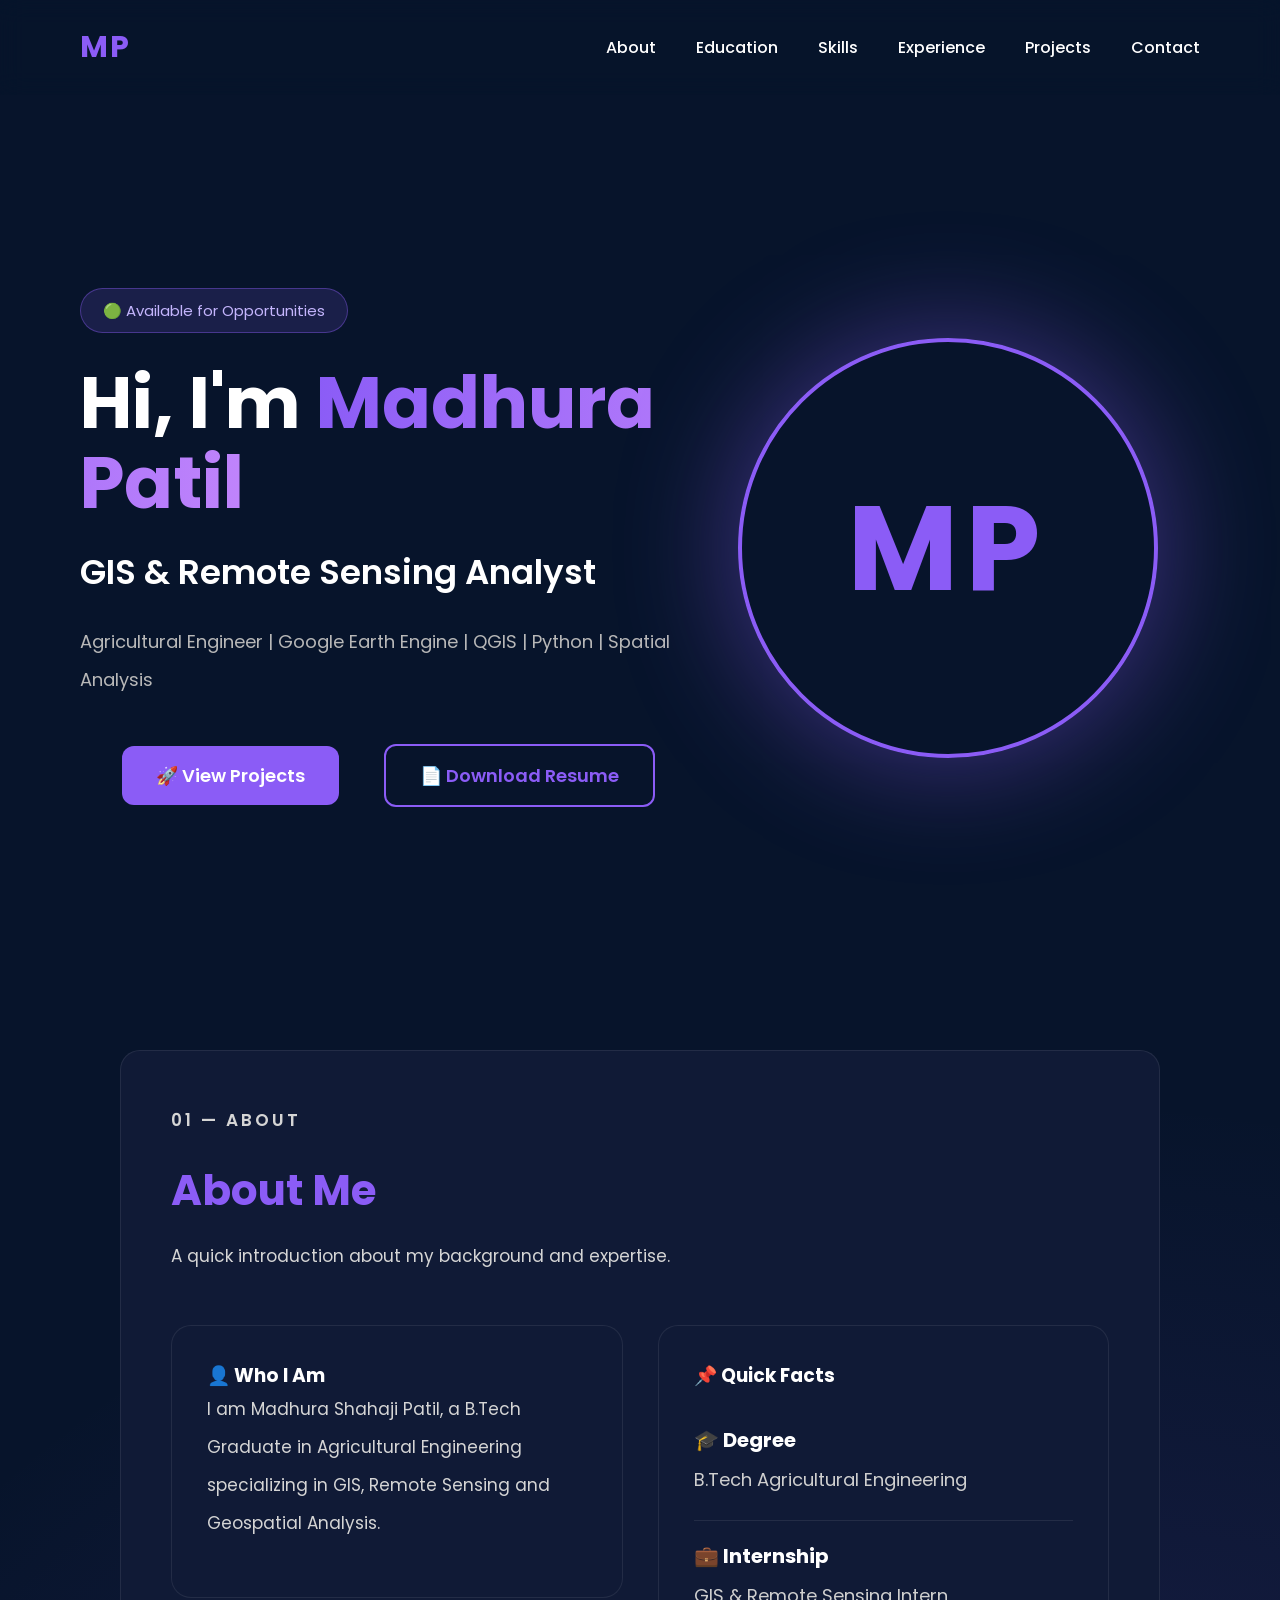
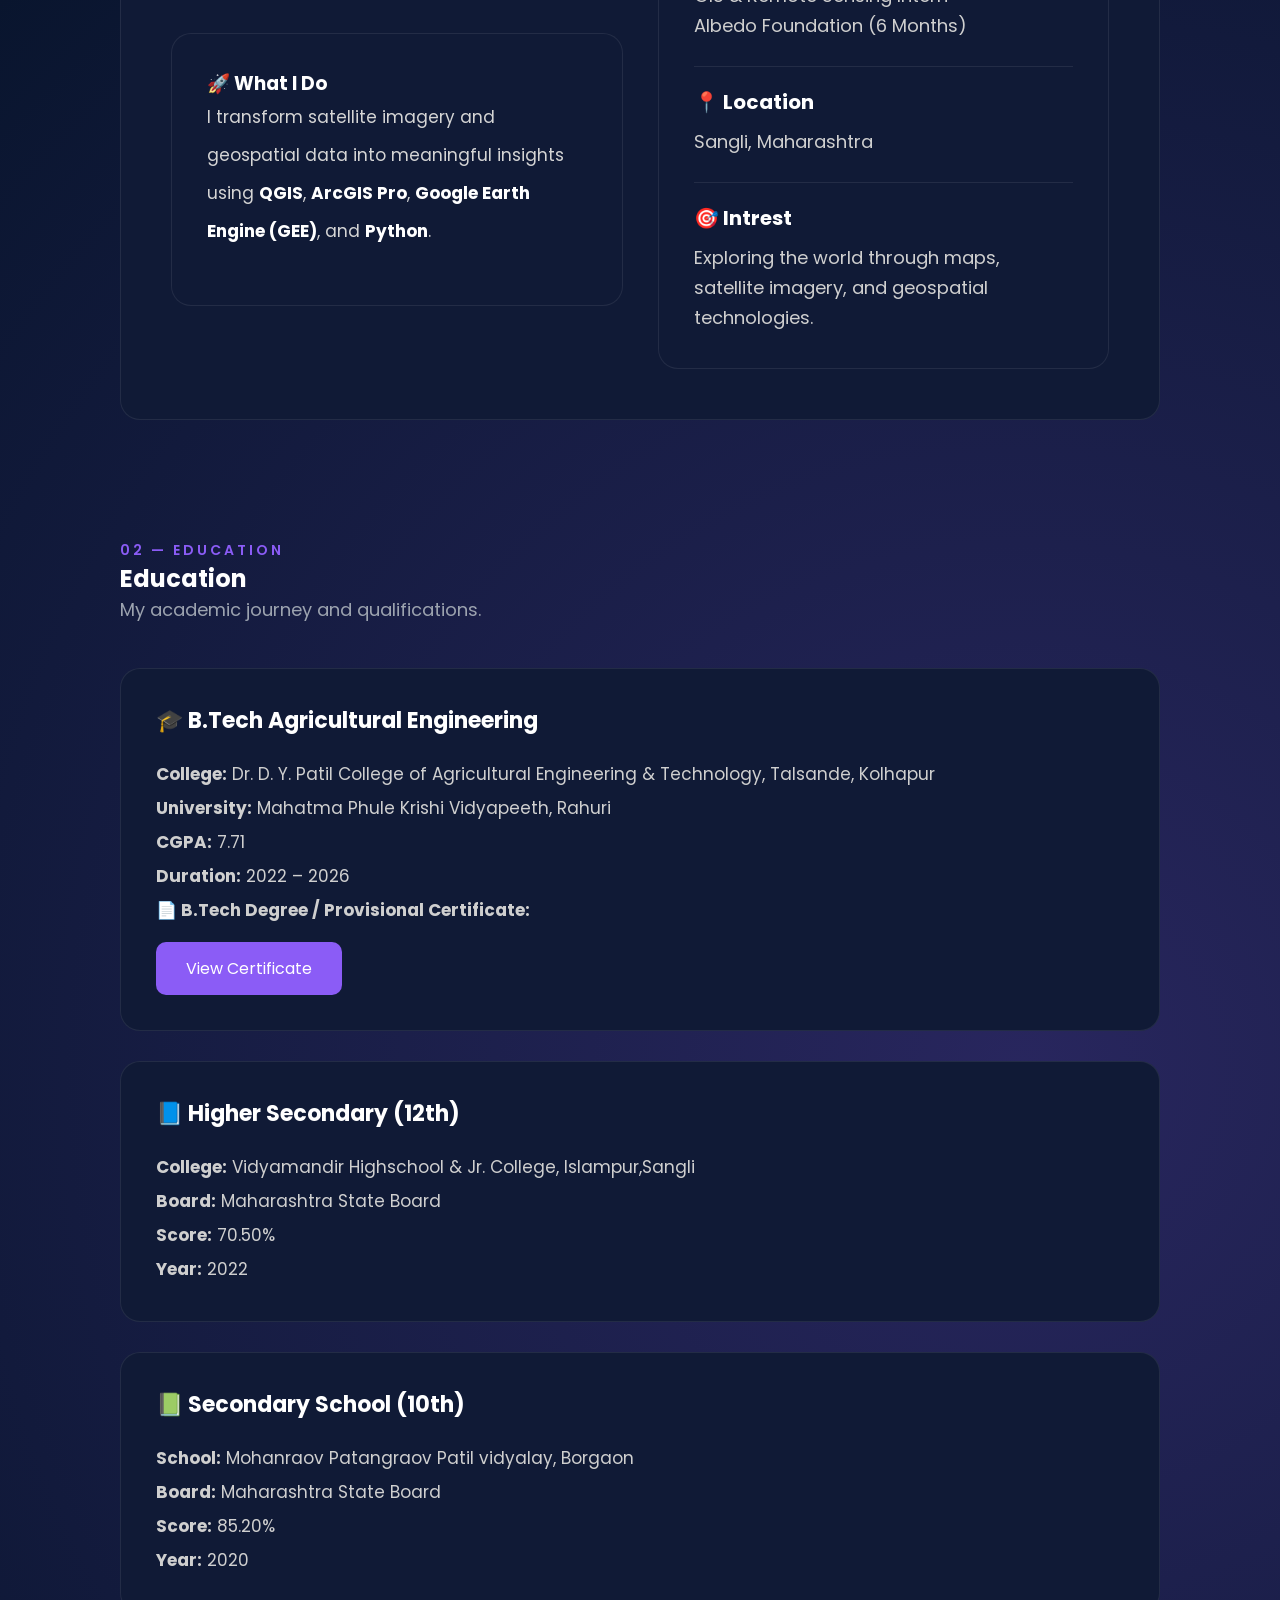
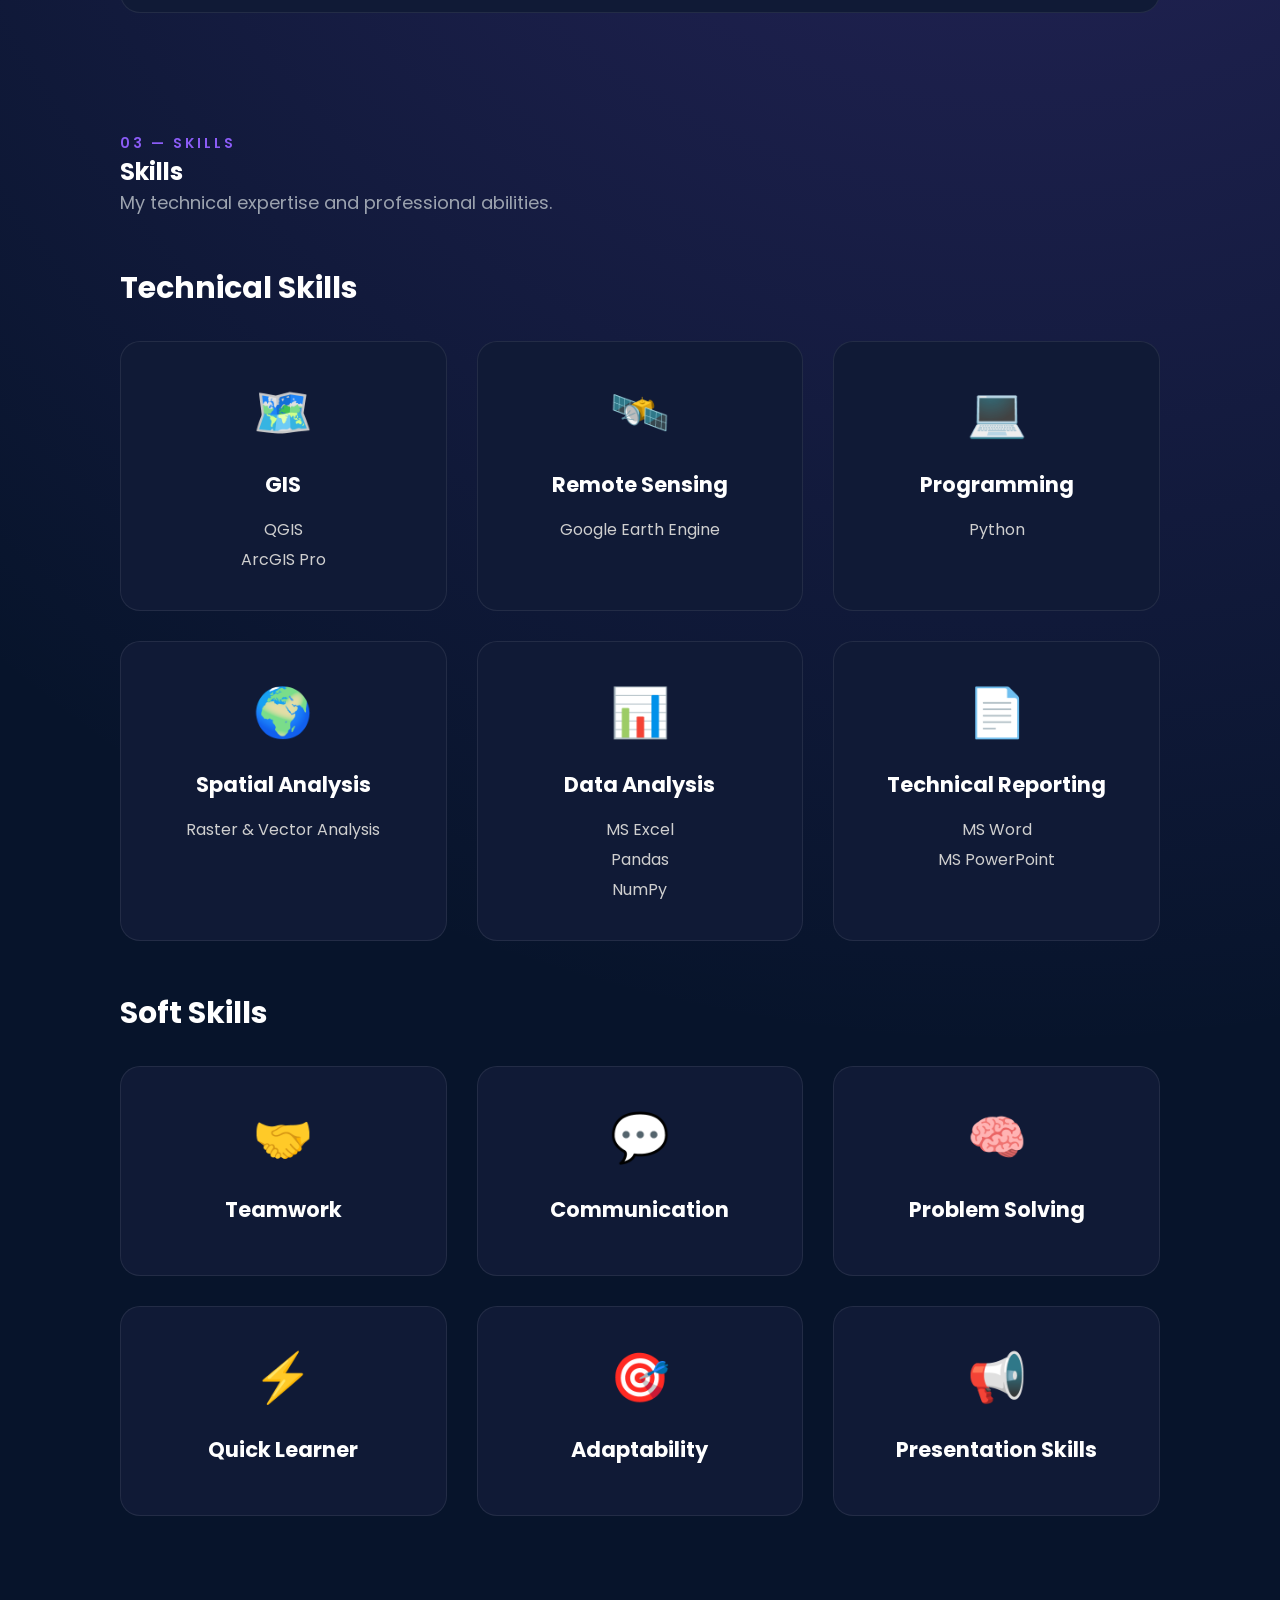
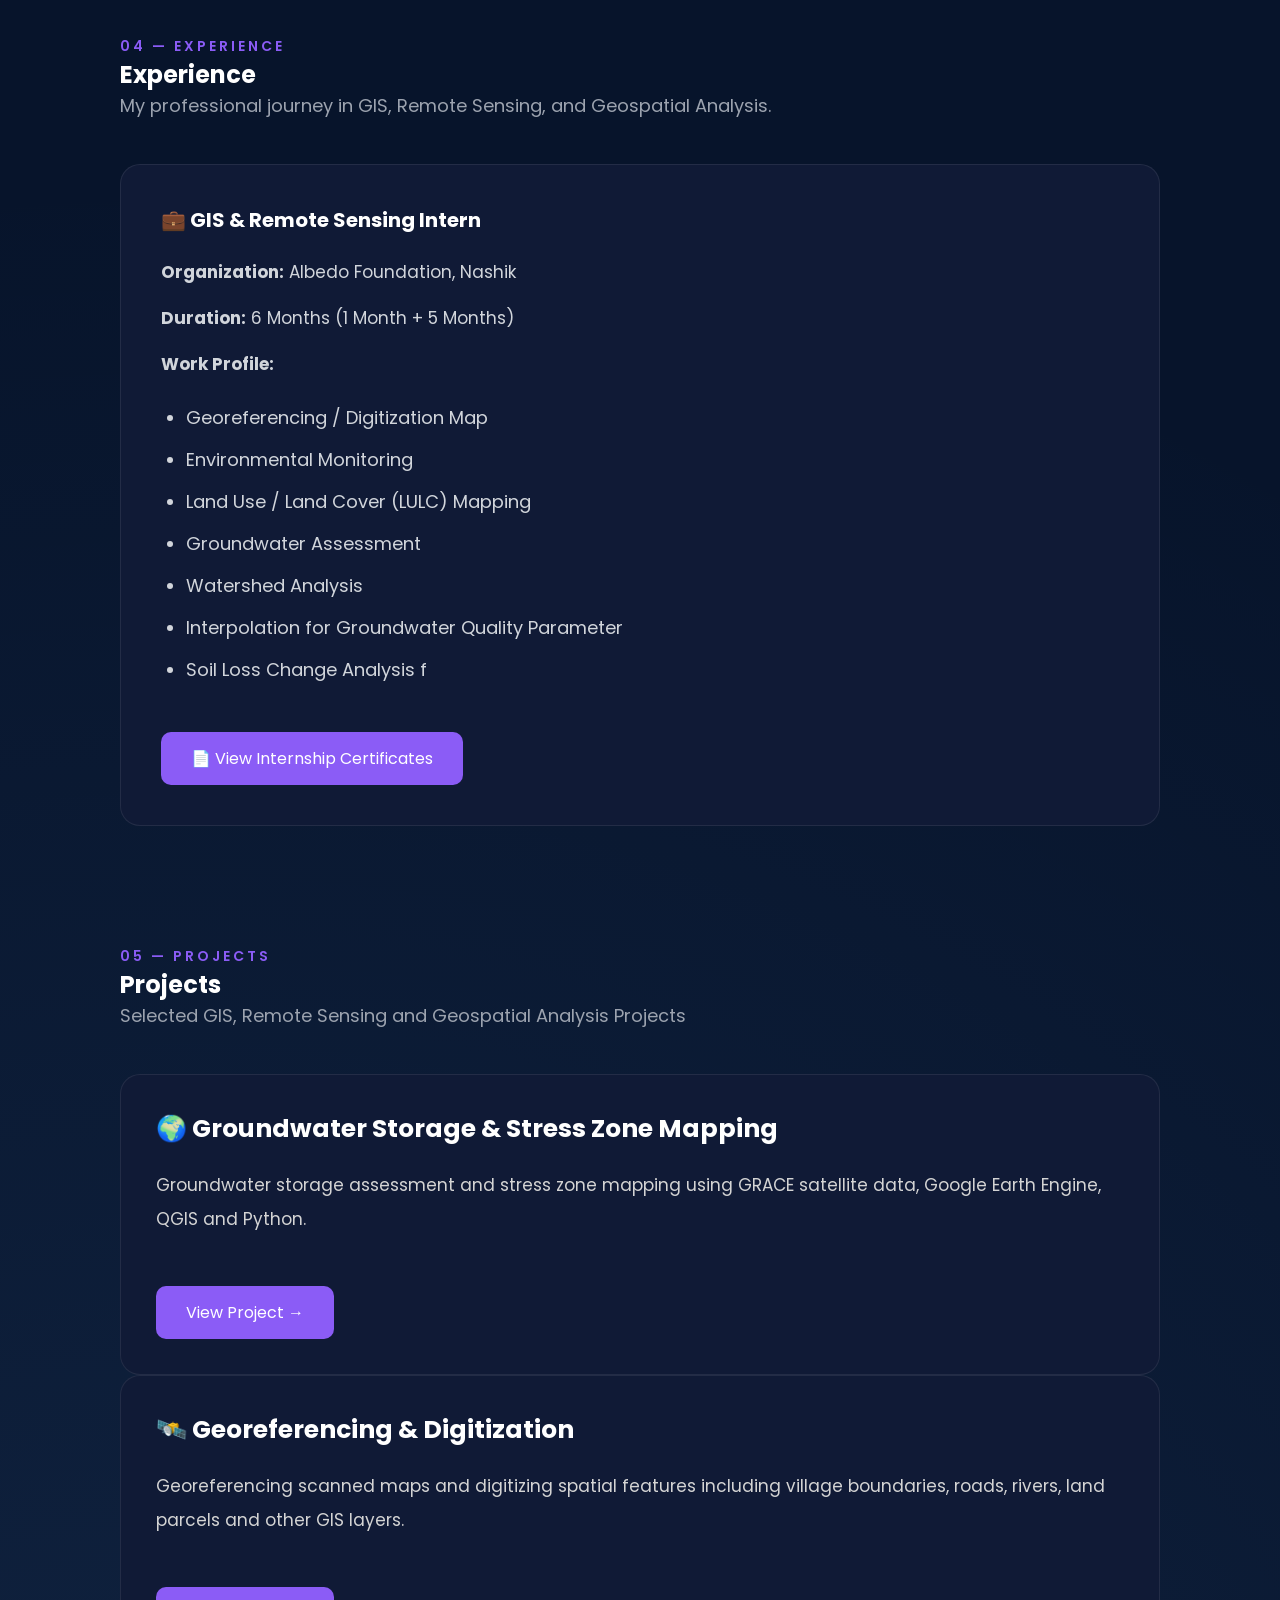
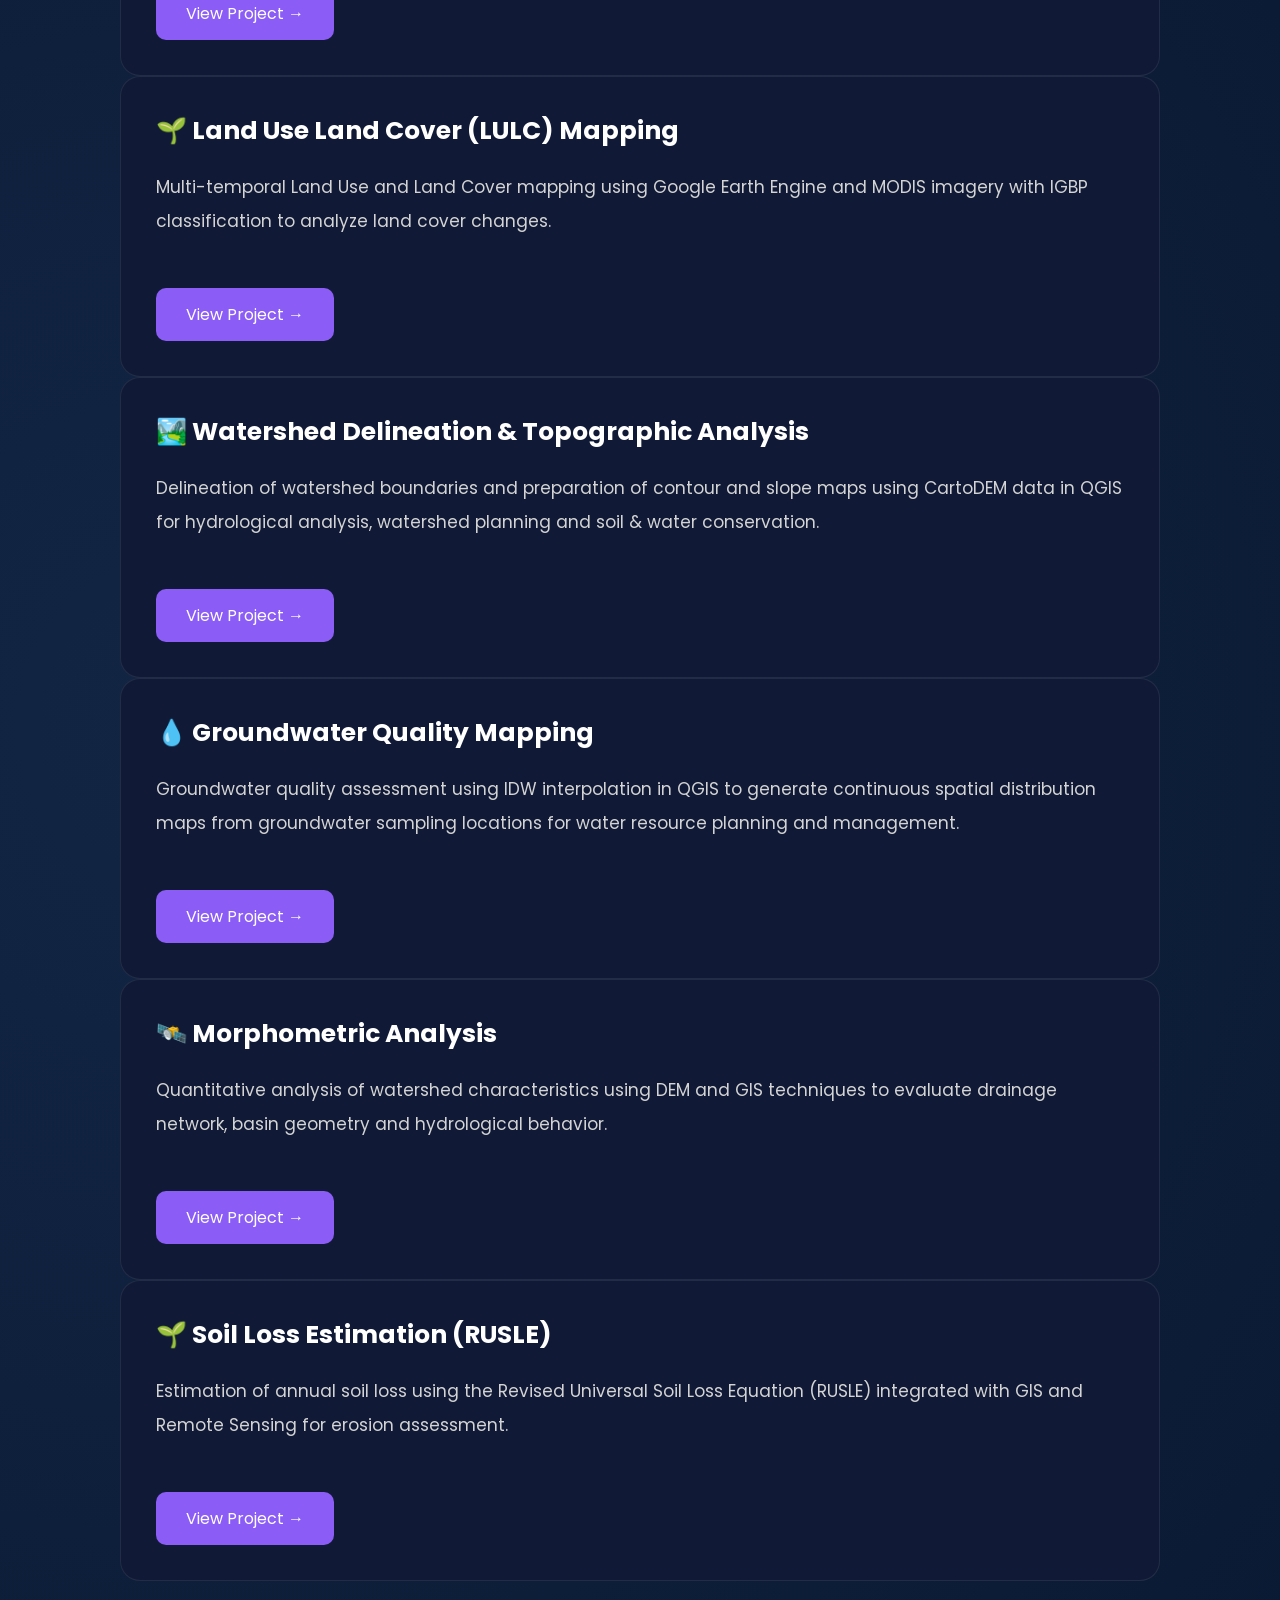
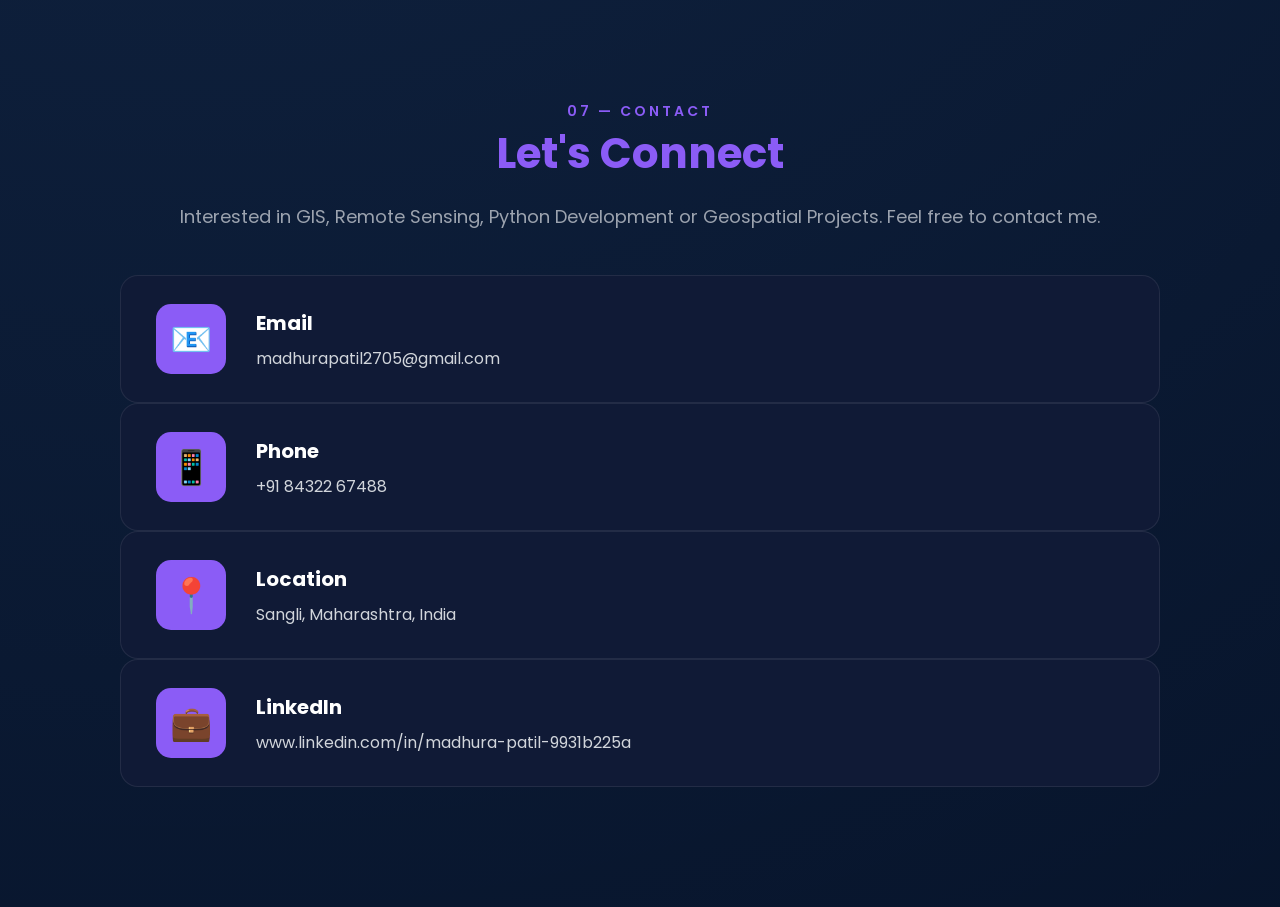
==== index.html @ f0d1f7b1 "Add files via upload" ====
<!DOCTYPE html>
<html lang="en">

<head>

    <meta charset="UTF-8">

    <meta name="viewport"
          content="width=device-width, initial-scale=1.0">

    <title>Madhura Patil | Portfolio</title>

    <!-- Google Font -->
    <link rel="preconnect" href="https://fonts.googleapis.com">
    <link rel="preconnect" href="https://fonts.gstatic.com" crossorigin>
    <link href="https://fonts.googleapis.com/css2?family=Poppins:wght@300;400;500;600;700&display=swap" rel="stylesheet">

    <!-- CSS File -->
    <link rel="stylesheet" href="style.css">
    
</head>

<bodys>

    <nav>

        <div class="logo">

            MP

        </div>

        <ul>

            <li><a href="#about">About</a></li>
            <li><a href="#education">Education</a></li>
            <li><a href="#skills">Skills</a></li>
            <li><a href="#experience">Experience</a></li>
            <li><a href="#projects">Projects</a></li>
            <li><a href="#contact">Contact</a></li>

        </ul>

    </nav>

    <section class="hero">

    <!-- LEFT -->
    <div class="hero-left">

        <div class="badge">
            🟢 Available for Opportunities
        </div>

        <h1>
            Hi, I'm
            <span>Madhura Patil</span>
        </h1>

        <h2>GIS & Remote Sensing Analyst</h2>

        <p>
            Agricultural Engineer | Google Earth Engine |
            QGIS | Python | Spatial Analysis
        </p>

        <!-- BUTTONS INSIDE hero-left -->
        <div class="hero-buttons">

            <a href="#projects" class="btn-primary">
                🚀 View Projects
            </a>

            <a href="assets/Resume.pdf"
               class="btn-secondary"
               download>

                📄 Download Resume

            </a>

        </div>

    </div>

    <!-- RIGHT -->
    <div class="hero-right">

        <div class="profile-circle">

            <span>MP</span>

        </div>

    </div>

</section>

    <!-- ==========================
     ABOUT SECTION
    =========================== -->

<section class="about" id="about">

    <div class="about-container">
    <p class="section-number">01 — ABOUT</p>

<h2>About Me</h2>

<p class="section-subtitle">
    A quick introduction about my background and expertise.
</p>

<div class="about-grid">

    <div class="left-column">

        <div class="about-card">

            <h3>👤 Who I Am</h3>

            <p>
                I am Madhura Shahaji Patil,
                a B.Tech Graduate in Agricultural Engineering
                specializing in GIS, Remote Sensing
                and Geospatial Analysis.
            </p>

        </div>

        <div class="about-card">

        <h3>🚀 What I Do</h3>

        <p>
        I transform satellite imagery and geospatial data into meaningful insights using
        <strong>QGIS</strong>,
        <strong>ArcGIS Pro</strong>,
        <strong>Google Earth Engine (GEE)</strong>,
        and <strong>Python</strong>.

        </p>

        </div>

    </div>

    <div class="right-column">

        <div class="about-card">

    <h3>📌 Quick Facts</h3>

    <div class="fact">
        <h4>🎓 Degree</h4>
        <p>B.Tech Agricultural Engineering</p>
    </div>

    <div class="fact">
        <h4>💼 Internship</h4>
        <p>GIS & Remote Sensing Intern</p>
        <p>Albedo Foundation (6 Months)</p>
    </div>

    <div class="fact">
        <h4>📍 Location</h4>
        <p>Sangli, Maharashtra</p>
    </div>

    <div class="fact">
        <h4>🎯 Intrest</h4>
        <p>Exploring the world through maps, satellite imagery, and geospatial technologies.</p>
    </div>
</div>
    </div>

</div>

    </div>

</section>

<!-- ==========================
     EDUCATION SECTION
=========================== -->

<section class="education" id="education">

    <div class="education-container">

        <p class="section-number">02 — EDUCATION</p>

        <h2>Education</h2>

        <p class="section-subtitle">
            My academic journey and qualifications.
        </p>

        <div class="education-card">

            <h3>🎓 B.Tech Agricultural Engineering</h3>

            <p><strong>College:</strong> Dr. D. Y. Patil College of Agricultural Engineering & Technology, Talsande, Kolhapur</p>

            <p><strong>University:</strong> Mahatma Phule Krishi Vidyapeeth, Rahuri</p>

            <p><strong>CGPA:</strong> 7.71</p>

            <p><strong>Duration:</strong> 2022 – 2026</p>

            <p><strong>📄 B.Tech Degree / Provisional Certificate:</strong></p>

            <a href="pages/certificate-btech.html" class="view-btn">
               View Certificate
            </a>

        </div>

        <div class="education-card">

            <h3>📘 Higher Secondary (12th)</h3>

            <p><strong>College:</strong> Vidyamandir Highschool & Jr. College, Islampur,Sangli</p>

            <p><strong>Board:</strong> Maharashtra State Board</p>

            <p><strong>Score:</strong> 70.50%</p>

            <p><strong>Year:</strong> 2022</p>

        </div>

        <div class="education-card">

            <h3>📗 Secondary School (10th)</h3>

            <p><strong>School:</strong> Mohanraov Patangraov Patil vidyalay, Borgaon </p>

            <p><strong>Board:</strong> Maharashtra State Board</p>

            <p><strong>Score:</strong> 85.20%</p>

            <p><strong>Year:</strong> 2020</p>

        </div>

    </div>

</section>

<!-- ==========================
     SKILLS SECTION
=========================== -->

<section class="skills" id="skills">

    <div class="skills-container">

        <p class="section-number">03 — SKILLS</p>

        <h2>Skills</h2>

        <p class="section-subtitle">
            My technical expertise and professional abilities.
        </p>

        <!-- Technical Skills -->

        <h3 class="skill-heading">Technical Skills</h3>

        <div class="skills-grid">

            <div class="skill-card">
                <div class="skill-icon">🗺️</div>
                <h4>GIS</h4>
                <p>QGIS<br>ArcGIS Pro</p>
            </div>

            <div class="skill-card">
                <div class="skill-icon">🛰️</div>
                <h4>Remote Sensing</h4>
                <p>Google Earth Engine</p>
            </div>

            <div class="skill-card">
                <div class="skill-icon">💻</div>
                <h4>Programming</h4>
                <p>Python</p>
            </div>

            <div class="skill-card">
                <div class="skill-icon">🌍</div>
                <h4>Spatial Analysis</h4>
                <p>Raster & Vector Analysis</p>
            </div>

            <div class="skill-card">
                <div class="skill-icon">📊</div>
                <h4>Data Analysis</h4>
                <p>MS Excel<br>Pandas<br>NumPy</p>
            </div>

            <div class="skill-card">
                <div class="skill-icon">📄</div>
                <h4>Technical Reporting</h4>
                <p>MS Word<br>MS PowerPoint</p>
            </div>

        </div>

        <!-- Soft Skills -->

        <h3 class="skill-heading">Soft Skills</h3>

        <div class="skills-grid">

            <div class="skill-card">
                <div class="skill-icon">🤝</div>
                <h4>Teamwork</h4>
            </div>

            <div class="skill-card">
                <div class="skill-icon">💬</div>
                <h4>Communication</h4>
            </div>

            <div class="skill-card">
                <div class="skill-icon">🧠</div>
                <h4>Problem Solving</h4>
            </div>

            <div class="skill-card">
                <div class="skill-icon">⚡</div>
                <h4>Quick Learner</h4>
            </div>

            <div class="skill-card">
                <div class="skill-icon">🎯</div>
                <h4>Adaptability</h4>
            </div>

            <div class="skill-card">
                <div class="skill-icon">📢</div>
                <h4>Presentation Skills</h4>
            </div>

        </div>

    </div>

</section>

<!-- ==========================
     EXPERIENCE SECTION
=========================== -->

<section class="experience" id="experience">

    <div class="experience-container">

        <p class="section-number">04 — EXPERIENCE</p>

        <h2>Experience</h2>

        <p class="section-subtitle">
            My professional journey in GIS, Remote Sensing, and Geospatial Analysis.
        </p>

        <div class="experience-card">

            <h3>💼 GIS & Remote Sensing Intern</h3>

            <p><strong>Organization:</strong> Albedo Foundation, Nashik</p>

            <p><strong>Duration:</strong> 6 Months (1 Month + 5 Months)</p>

            <p><strong>Work Profile:</strong></p>

            <ul>

                <li>Georeferencing / Digitization Map</li>

                <li>Environmental Monitoring</li>

                <li>Land Use / Land Cover (LULC) Mapping</li>

                <li>Groundwater Assessment</li>

                <li>Watershed Analysis</li>

                <li> Interpolation for Groundwater Quality Parameter</li>

                <li> Soil Loss Change Analysis f</li>

            </ul>

            <a href="pages/internship-certificates.html" class="view-btn">
                📄 View Internship Certificates
            </a>

        </div>

    </div>

</section>

<!-- ==========================
     PROJECTS SECTION
=========================== -->

<section class="projects" id="projects">

    <p class="section-number">
        05 — PROJECTS
    </p>

    <h2>Projects</h2>

    <p class="section-subtitle">
        Selected GIS, Remote Sensing and Geospatial Analysis Projects
    </p>

     <div class="project-grid">

        <div class="project-card">

            <h3>🌍 Groundwater Storage & Stress Zone Mapping</h3>

            <p>
                Groundwater storage assessment and stress zone mapping
                using GRACE satellite data, Google Earth Engine,
                QGIS and Python.
            </p>

            <a href="pages/groundwater-project.html"
               class="view-btn">

                View Project →

            </a>

        </div>

        <div class="project-card">

             <h3>🛰️ Georeferencing & Digitization</h3>

             <p>

                 Georeferencing scanned maps and digitizing spatial
                 features including village boundaries, roads,
                 rivers, land parcels and other GIS layers.

             </p>

             <a href="pages/georeferencing-project.html"
               class="view-btn">

             View Project →

            </a>

        </div>
        
        <div class="project-card">

             <h3>🌱 Land Use Land Cover (LULC) Mapping</h3>

             <p>

                 Multi-temporal Land Use and Land Cover mapping using
                 Google Earth Engine and MODIS imagery with IGBP
                 classification to analyze land cover changes.

             </p>

             <a href="pages/lulc-project.html"
                class="view-btn">

                 View Project →

             </a>

        </div>

        <div class="project-card">

             <h3>🏞️ Watershed Delineation & Topographic Analysis</h3>

             <p>

                 Delineation of watershed boundaries and preparation of
                 contour and slope maps using CartoDEM data in QGIS for
                 hydrological analysis, watershed planning and soil &
                 water conservation.

             </p>

             <a href="pages/watershed-project.html" 
                class="view-btn">

                  View Project →

              </a>

        </div>

        <div class="project-card">

             <h3>💧 Groundwater Quality Mapping</h3>

             <p>

                 Groundwater quality assessment using IDW interpolation in QGIS
                 to generate continuous spatial distribution maps from groundwater
                 sampling locations for water resource planning and management.

             </p>

             <a href="pages/Water-Quality_project.html" class="view-btn">

                 View Project →

             </a>

        </div>

        <div class="project-card">

             <h3>🛰️ Morphometric Analysis</h3>

             <p>

                 Quantitative analysis of watershed characteristics using
                 DEM and GIS techniques to evaluate drainage network,
                 basin geometry and hydrological behavior.

             </p>

             <a href="pages/morphometric-project.html" class="view-btn">

                 View Project →

             </a>

        </div>

        <div class="project-card">

             <h3>🌱 Soil Loss Estimation (RUSLE)</h3>

             <p>

                 Estimation of annual soil loss using the Revised Universal
                 Soil Loss Equation (RUSLE) integrated with GIS and
                 Remote Sensing for erosion assessment.

             </p>

             <a href="pages/rusle-project.html" class="view-btn">

                 View Project →

             </a>

        </div>

     </div>

</section>

<!-- ===========================
     CONTACT SECTION
=========================== -->

<section class="contact" id="contact">

    <p class="section-number">07 — CONTACT</p>

    <h2>Let's Connect</h2>

    <p class="section-subtitle">

        Interested in GIS, Remote Sensing, Python Development or
        Geospatial Projects. Feel free to contact me.

    </p>

 <div class="contact-card">

    <div class="contact-icon">📧</div>

         <div class="contact-info">

             <h3>Email</h3>

             <a href="mailto:madhurapatil2705@gmail.com">
                 madhurapatil2705@gmail.com
             </a>

         </div>

     </div>

 <div class="contact-card">

     <div class="contact-icon">📱</div>

         <div class="contact-info">

             <h3>Phone</h3>

             <p>+91 84322 67488</p>

         </div>

    </div>

 <div class="contact-card">

     <div class="contact-icon">📍</div>

         <div class="contact-info">

             <h3>Location</h3>

             <p>Sangli, Maharashtra, India</p>

         </div>

     </div>

 <div class="contact-card">

     <div class="contact-icon">💼</div>

         <div class="contact-info">

             <h3>LinkedIn</h3>
             <p>www.linkedin.com/in/madhura-patil-9931b225a</p>


     </div>

</section>

</bodys>

</html>
---- style.css ----
/* Reset */

html{

    scroll-behavior:smooth;

}

*{
    margin:0;
    padding:0;
    box-sizing:border-box;
}

/* Navigation */

nav{

    position:sticky;

    top:0;

    z-index:1000;

    display:flex;

    justify-content:space-between;

    align-items:center;

    padding:25px 80px;

    background:rgba(7,20,43,.85);

    backdrop-filter:blur(12px);

}

/* Logo */

.logo{

    font-size:30px;

    font-weight:700;

    color:#8B5CF6;

    letter-spacing:2px;

    cursor:pointer;

    transition:.3s;

}

/* Menu */

nav ul{
    display:flex;
    list-style:none;
    gap:40px;
    margin-left:auto;
}

/* Menu Links */

nav ul li a{
    color:white;
    text-decoration:none;
    font-size:16px;
    font-weight:500;
    transition:0.3s;
    position:relative;
}

nav ul li a:hover{
    color:#8B5CF6;
}

/* ===========================
   HERO SECTION
=========================== */

.hero{
    display:flex;
    justify-content:space-between;
    align-items:center;
    max-width:1400px;
    margin:70px auto;
    padding:40px 80px;
    min-height:85vh;
}

/* Left Side */

.hero-left{
    width:55%;
}

.hero-left h1{
    font-size:72px;
    font-weight:700;
    line-height:1.1;
    margin-bottom:25px;
}

.hero-left h1 span{

    background:linear-gradient(90deg,#8B5CF6,#C084FC);

    -webkit-background-clip:text;

    -webkit-text-fill-color:transparent;

}

.hero-left h2{
    font-size:34px;
    font-weight:600;
    color:#ffffff;
    margin-bottom:25px;
}

.hero-left p{
    font-size:18px;
    color:#B8B8B8;
    line-height:38px;
    max-width:650px;
}

/* Buttons */

.buttons{
    margin-top:50px;
}

.btn-primary,
.btn-secondary{
    padding:18px 45px;
    font-size:17px;
    border-radius:10px;
}

.btn-primary{
    background:#8B5CF6;
    color:white;
    border:none;
    margin-right:25px;
}

.btn-secondary{
    background:transparent;
    color:white;
    border:2px solid #8B5CF6;
}

/* Right Side */

.hero-right{
    width:45%;
    display:flex;
    justify-content:center;
    align-items:center;
}

.profile-circle{
    width:420px;
    height:420px;
    border:4px solid #8B5CF6;
    border-radius:50%;
    display:flex;
    justify-content:center;
    align-items:center;
    overflow:hidden;
    position:relative;
    box-shadow:0 0 120px rgba(139,92,246,.45);
    transition:0.4s ease;
}

body{
    background:
        radial-gradient(circle at 80% 30%, rgba(139,92,246,.25), transparent 25%),
        radial-gradient(circle at 15% 80%, rgba(96,165,250,.12), transparent 30%),
        #07142B;

    color:white;
    font-family:'Poppins', sans-serif;
    overflow-x:hidden;
}

.profile-circle span{
    font-size:120px;
    font-weight:700;
    color:#8B5CF6;
    letter-spacing:8px;
}

/* ===========================
   BUTTON HOVER
=========================== */

.btn-primary,
.btn-secondary{
    cursor:pointer;
    transition:0.3s ease;
}

.btn-primary:hover{
    background:#9f7aea;
    transform:translateY(-3px);
    box-shadow:0 10px 25px rgba(139,92,246,.4);
}

.btn-secondary:hover{
    background:#8B5CF6;
    color:white;
    transform:translateY(-3px);
}

/* ===========================
   NAVIGATION HOVER
=========================== */

nav ul li a::after{

    content:"";

    position:absolute;

    left:0;

    bottom:-6px;

    width:0;

    height:2px;

    background:#8B5CF6;

    transition:0.3s;

}

nav ul li a:hover{

    color:#8B5CF6;

}

nav ul li a:hover::after{

    width:100%;

}

/* ===========================
   BADGE
=========================== */

.badge{
    display:inline-block;
    padding:10px 22px;
    background:rgba(139,92,246,.15);
    border:1px solid rgba(139,92,246,.4);
    border-radius:30px;
    color:#C4B5FD;
    font-size:15px;
    margin-bottom:30px;
}

/* ===========================
   HERO ANIMATION
=========================== */

.hero{

    animation:fadeIn 1.2s ease;
}

@keyframes fadeIn{

    from{
        opacity:0;
        transform:translateY(40px);
    }

    to{
        opacity:1;
        transform:translateY(0);
    }

}

.profile-circle:hover{

    transform:scale(1.05);

    box-shadow:0 0 150px rgba(139,92,246,.7);

}

.logo:hover{

    transform:scale(1.1);

}

/* ===========================
   ABOUT SECTION
=========================== */

.about{

    max-width:1200px;

    margin:120px auto;

    padding:0 80px;

}

.about-container{

    background:#101A36;

    border:1px solid rgba(255,255,255,.08);

    border-radius:20px;

    padding:50px;

}

.about h2{

    font-size:42px;

    color:#8B5CF6;

    margin-bottom:15px;

}

.about p{

    font-size:17px;

    color:#D5D5D5;

    line-height:38px;

    margin-bottom:20px;

}

.about strong{

    color:white;

}

/* ===========================
   ABOUT LAYOUT
=========================== */

.about-grid{

    display:grid;

    grid-template-columns:1fr 1fr;

    gap:35px;

    margin-top:50px;

}

.left-column{

    display:flex;

    flex-direction:column;

    gap:35px;

}

.right-column{

    display:flex;

    justify-content:center;

}

.about-card{

    background:#101A36;

    border:1px solid rgba(255,255,255,.08);

    border-radius:20px;

    padding:35px;

    width:100%;

    transition:.35s;

    cursor:default;

    overflow:hidden;

    position:relative;

}

/* ===========================
   QUICK FACTS
=========================== */

.fact{

    margin-top:25px;

    padding-top:20px;

    border-top:1px solid rgba(255,255,255,.08);

}

.fact:first-of-type{

    border-top:none;

    padding-top:10px;

}

.fact h4{

    color:#ffffff;

    font-size:20px;

    margin-bottom:10px;

}

.fact p{

    color:#cfcfcf;

    font-size:18px;

    line-height:30px;

    margin:0;

}

/* ===========================
   ABOUT HEADING
=========================== */

.section-number{

    color:#8B5CF6;

    font-size:14px;

    font-weight:600;

    letter-spacing:3px;

    text-transform:uppercase;

}

.section-subtitle{

    color:#9CA3AF;

    margin-bottom:45px;

    font-size:18px;

}

/* ===========================
   ABOUT CARD HOVER
=========================== */

.about-card:hover{

    transform:translateY(-8px);

    border-color:#8B5CF6;

    box-shadow:0 15px 40px rgba(139,92,246,.20);

}

/* ===========================
   EDUCATION SECTION
=========================== */

.education{

    max-width:1200px;

    margin:120px auto;

    padding:0 80px;

}

.education-card{

    background:#101A36;

    border:1px solid rgba(255,255,255,.08);

    border-radius:20px;

    padding:35px;

    margin-top:30px;

    transition:.35s ease;

}

.education-card:hover{

    transform:translateY(-8px);

    border-color:#8B5CF6;

    box-shadow:0 15px 40px rgba(139,92,246,.20);

}

.education-card h3{

    color:white;

    font-size:22px;

    margin-bottom:20px;

}

.education-card p{

    color:#cfcfcf;

    font-size:17px;

    line-height:34px;

}

/* ===========================
   VIEW BUTTON
=========================== */

.view-btn{

    display:inline-block;

    margin-top:15px;

    padding:10px 22px;

    background:#8B5CF6;

    color:white;

    text-decoration:none;

    border-radius:8px;

    font-size:16px;

    transition:.3s;

}

.view-btn:hover{

    background:#A855F7;

    transform:translateY(-2px);

}

/* ===========================
   CERTIFICATE PAGE
=========================== */

/* ===========================
   CERTIFICATE PAGE
=========================== */

.certificate-page{

    max-width:1000px;

    margin:40px auto;

    padding:20px;

    text-align:center;

}

.back-btn{

    display:inline-block;

    float:left;

    background:#8B5CF6;

    color:white;

    text-decoration:none;

    padding:12px 24px;

    border-radius:10px;

    font-size:16px;

    transition:.3s;

}

.back-btn:hover{

    background:#A855F7;

    transform:translateY(-2px);

}

.certificate-page h1{

    font-size:36px;

    color:white;

    margin:25px 0 35px;

}

.certificate-box{

    display:flex;

    justify-content:center;

    align-items:center;

    background:#101A36;

    border:2px solid #8B5CF6;

    border-radius:18px;

    padding:35px;

    width:fit-content;

    max-width:95%;

    margin:0 auto;

    box-shadow:0 15px 40px rgba(0,0,0,.35);

}

.certificate-img{

    width:700px;

    max-width:100%;

    height:auto;

    display:block;

    border-radius:10px;

}

/* ===========================
   SKILLS SECTION
=========================== */

.skills{

    max-width:1200px;

    margin:120px auto;

    padding:0 80px;

}

.skill-heading{

    font-size:30px;

    color:#ffffff;

    margin:50px 0 30px;

}

.skills-grid{

    display:grid;

    grid-template-columns:repeat(3,1fr);

    gap:30px;

}

.skill-card{

    background:#101A36;

    border:1px solid rgba(255,255,255,.08);

    border-radius:20px;

    padding:35px 25px;

    text-align:center;

    transition:.35s ease;

    cursor:default;

}

.skill-card:hover{

    transform:translateY(-8px);

    border-color:#8B5CF6;

    box-shadow:0 15px 40px rgba(139,92,246,.20);

}

.skill-icon{

    font-size:48px;

    margin-bottom:20px;

}

.skill-card h4{

    font-size:21px;

    color:white;

    margin-bottom:15px;

}

.skill-card p{

    color:#CFCFCF;

    font-size:16px;

    line-height:30px;

}

/* ===========================
   EXPERIENCE SECTION
=========================== */

.experience{

    max-width:1200px;

    margin:120px auto;

    padding:0 80px;

}

.experience-card{

    background:#101A36;

    border:1px solid rgba(255,255,255,.08);

    border-radius:20px;

    padding:40px;

    transition:.35s ease;

}

.experience-card:hover{

    transform:translateY(-8px);

    border-color:#8B5CF6;

    box-shadow:0 15px 40px rgba(139,92,246,.20);

}

.experience-card h3{

    color:#ffffff;

    font-size:20px;

    margin-bottom:20px;

}

.experience-card p{

    color:#D1D5DB;

    font-size:17px;

    line-height:34px;

    margin-bottom:12px;

}

.experience-card ul{

    margin:20px 0 30px 25px;

}

.experience-card ul li{

    color:#D1D5DB;

    font-size:18px;

    line-height:34px;

    margin-bottom:8px;

}

/* ===========================
   CERTIFICATE BUTTONS
=========================== */

.certificate-buttons{

    display:flex;

    justify-content:center;

    gap:25px;

    margin-top:35px;

}

.certificate-buttons button{

    background:#8B5CF6;

    color:white;

    border:none;

    padding:12px 28px;

    border-radius:10px;

    font-size:16px;

    cursor:pointer;

    transition:.3s;

}

.certificate-buttons button:hover{

    background:#A855F7;

    transform:translateY(-3px);

}

/* ===========================
   PROJECT SECTION
=========================== */

.projects{

    max-width:1200px;

    margin:120px auto;

    padding:0 80px;

}

.project-grid{

    display:grid;

    grid-template-columns:1fr;

    margin-top:40px;

}

.project-card{

    background:#101A36;

    border:1px solid rgba(255,255,255,.08);

    border-radius:20px;

    padding:35px;

    transition:.35s;

}

.project-card:hover{

    transform:translateY(-8px);

    border-color:#8B5CF6;

    box-shadow:0 15px 40px rgba(139,92,246,.20);

}

.project-card h3{

    color:white;

    font-size:25px;

    margin-bottom:20px;

}

.project-card p{

    color:#d4d4d4;

    font-size:17px;

    line-height:34px;

    margin-bottom:35px;

}

.view-btn{

    display:inline-block;

    padding:14px 30px;

    background:#8B5CF6;

    color:white;

    text-decoration:none;

    border-radius:10px;

    transition:.3s;

}

.view-btn:hover{

    background:#9F7AEA;

}

/* Back Button */

.back-btn{

    display:inline-block;

    margin-bottom:40px;

}

.back-btn:hover{

    color:white;

}

/* ===========================
   PROJECT PAGE
=========================== */

.project-page{

    max-width:1200px;

    margin:auto;

    padding:50px 80px;

}

/* ===========================
   PROJECT TITLE
=========================== */

.project-title{

    margin:55px auto 80px;

    text-align:center;

}

.title-row{

    display:flex;

    justify-content:center;

    align-items:flex-start;

    gap:15px;

    margin-bottom:25px;

}

.project-icon{

    font-size:40px;

    margin-top:8px;

}

.title-text{

    font-size:38px;

    font-weight:700;

    line-height:1.25;

    text-align:left;

    color:#ffffff;

}

.project-title p{

    max-width:820px;

    margin:auto;

    font-size:18px;

    line-height:38px;

    color:#D1D5DB;

}

.back-section{

    display:block;

    width:100%;

    margin-bottom:40px;

}

/* Sections */

.project-section{

    margin-bottom:70px;

}

.project-section h2{

    font-size:30px;

    color:#8B5CF6;

    margin-bottom:25px;

}

.project-section p{

    font-size:17px;

    color:#D5D5D5;

    line-height:38px;

}

.project-section ul{

    margin-left:30px;

}

.project-section ul li{

    font-size:20px;

    color:#D5D5D5;

    line-height:38px;

    margin-bottom:12px;

}

/* Software */

.software-grid{

    display:grid;

    grid-template-columns:repeat(4,1fr);

    gap:25px;

}

.software-card{

    background:#101A36;

    border:1px solid rgba(255,255,255,.08);

    border-radius:18px;

    padding:35px;

    text-align:center;

    font-size:18px;

    transition:.35s;

}

.software-card:hover{

    transform:translateY(-8px);

    border-color:#8B5CF6;

}

/* Flowchart */

.flowchart{

    background:#101A36;

    border:1px solid rgba(255,255,255,.08);

    border-radius:18px;

    padding:45px;

    width:500px;

    margin:40px auto;

    text-align:center;

}

.flowchart div{

    font-size:18px;

    margin:10px 0;

}

.arrow{

    color:#8B5CF6;

    font-size:30px;

    font-weight:bold;

}

/* ===========================
   MAP GALLERY
=========================== */

.gallery{

    display:grid;

    grid-template-columns:repeat(2,1fr);

    gap:35px;

}

.gallery-item{

    background:#101A36;

    border:1px solid rgba(255,255,255,.08);

    border-radius:18px;

    overflow:hidden;

    transition:.35s;

    padding:20px;

}

.gallery-item:hover{

    transform:translateY(-8px);

    border-color:#8B5CF6;

    box-shadow:0 15px 40px rgba(139,92,246,.20);

}

.gallery-item img{

    width:100%;

    height:400px;

    object-fit:contain;

    object-position:center;

    background:white;

    border-radius:10px;

    display:block;

}

.gallery-item h4{

    font-size:18px;

    color:white;

    margin-top:20px;

    margin-bottom:10px;

}

.back-area{

    margin-bottom:35px;

}

.project-hero{

    text-align:center;

}

.project-hero h1{

    text-align:center;

}

.project-hero p{

    max-width:900px;

    margin:25px auto 0;

    text-align:center;

}

/* ===========================
   RUSLE FORMULA
=========================== */

.formula-box{

    max-width:550px;

    margin:35px auto;

    padding:25px;

    background:#101A36;

    border:2px solid #8B5CF6;

    border-radius:15px;

    text-align:center;

    box-shadow:0 10px 25px rgba(139,92,246,.20);

}

.formula-box h2{

    color:#8B5CF6;

    font-size:30px;

    font-weight:700;

    margin:0;

    letter-spacing:2px;

}

/* ===========================
   CONTACT SECTION
=========================== */

.contact{

    max-width:1200px;

    margin:120px auto;

    padding:0 80px;

    text-align:center;

}

.contact h2{

    font-size:42px;

    color:#8B5CF6;

    margin-bottom:18px;

}

.contact-container{

    margin-top:60px;

    display:flex;

    flex-direction:column;

    gap:22px;

}

.contact-card{

    display:flex;

    align-items:center;

    gap:30px;

    background:#101A36;

    border:1px solid rgba(255,255,255,.08);

    border-radius:18px;

    padding:28px 35px;

    transition:.35s;

}

.contact-card:hover{

    transform:translateY(-5px);

    border-color:#8B5CF6;

    box-shadow:0 15px 35px rgba(139,92,246,.18);

}

.contact-icon{

    width:70px;

    height:70px;

    display:flex;

    justify-content:center;

    align-items:center;

    font-size:34px;

    border-radius:15px;

    background:#8B5CF6;

    color:#fff;

    flex-shrink:0;

}

.contact-info{

    text-align:left;

    flex:1;

}

.contact-info h3{

    font-size:20px;

    margin-bottom:8px;

    color:#fff;

}

.contact-info p,

.contact-info a{

    font-size:16px;

    color:#D1D5DB;

    text-decoration:none;

    word-break:break-word;

}

.contact-info a:hover{

    color:#8B5CF6;

}

/* ===========================
   HERO BUTTONS
=========================== */

.hero-buttons{

    display:flex;

    justify-content:center;

    align-items:center;

    gap:20px;

    margin-top:45px;

    flex-wrap:wrap;

}

.btn-primary,
.btn-secondary{

    display:inline-flex;

    align-items:center;

    justify-content:center;

    padding:16px 34px;

    border-radius:12px;

    text-decoration:none;

    font-size:18px;

    font-weight:600;

    transition:.35s;

}

.btn-primary{

    background:#8B5CF6;

    color:#fff;

}

.btn-primary:hover{

    background:#A855F7;

    transform:translateY(-4px);

    box-shadow:0 12px 30px rgba(139,92,246,.35);

}

.btn-secondary{

    border:2px solid #8B5CF6;

    color:#8B5CF6;

    background:transparent;

}

.btn-secondary:hover{

    background:#8B5CF6;

    color:#fff;

    transform:translateY(-4px);

    box-shadow:0 12px 30px rgba(139,92,246,.35);

}
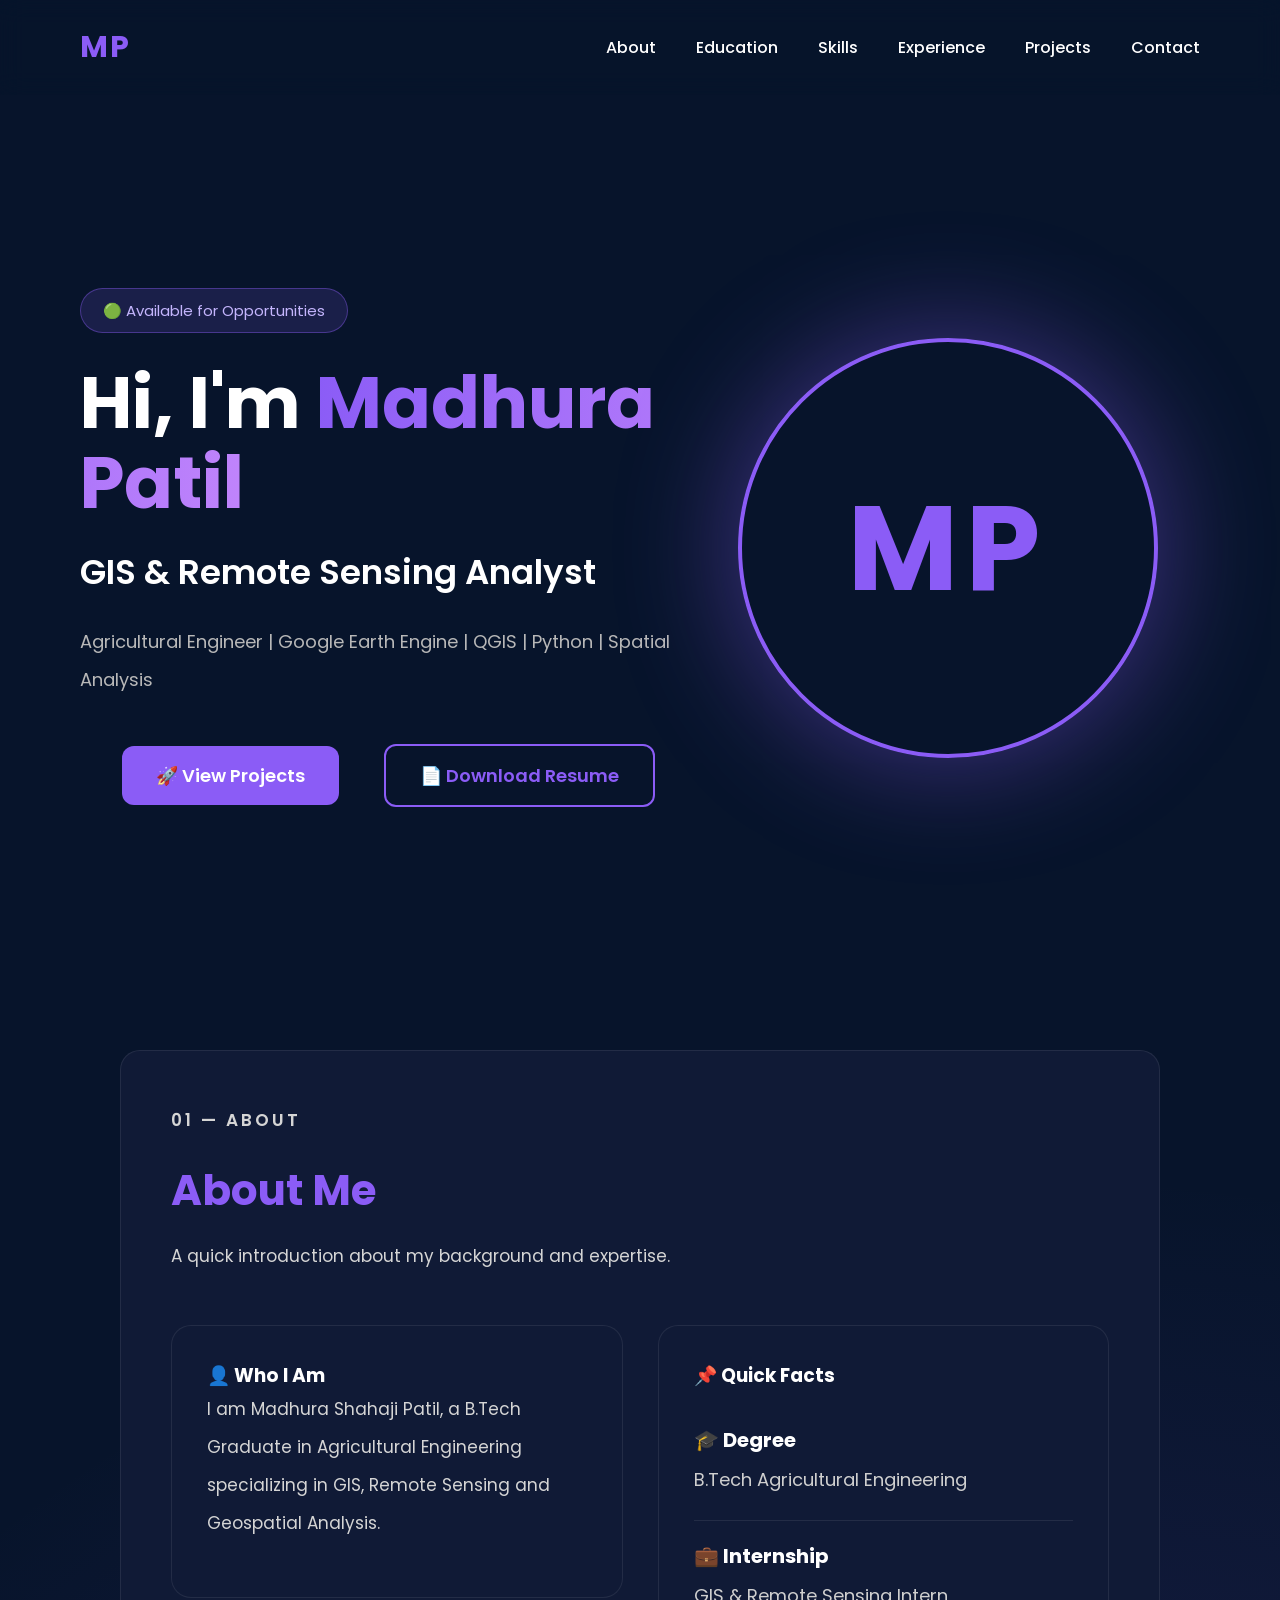
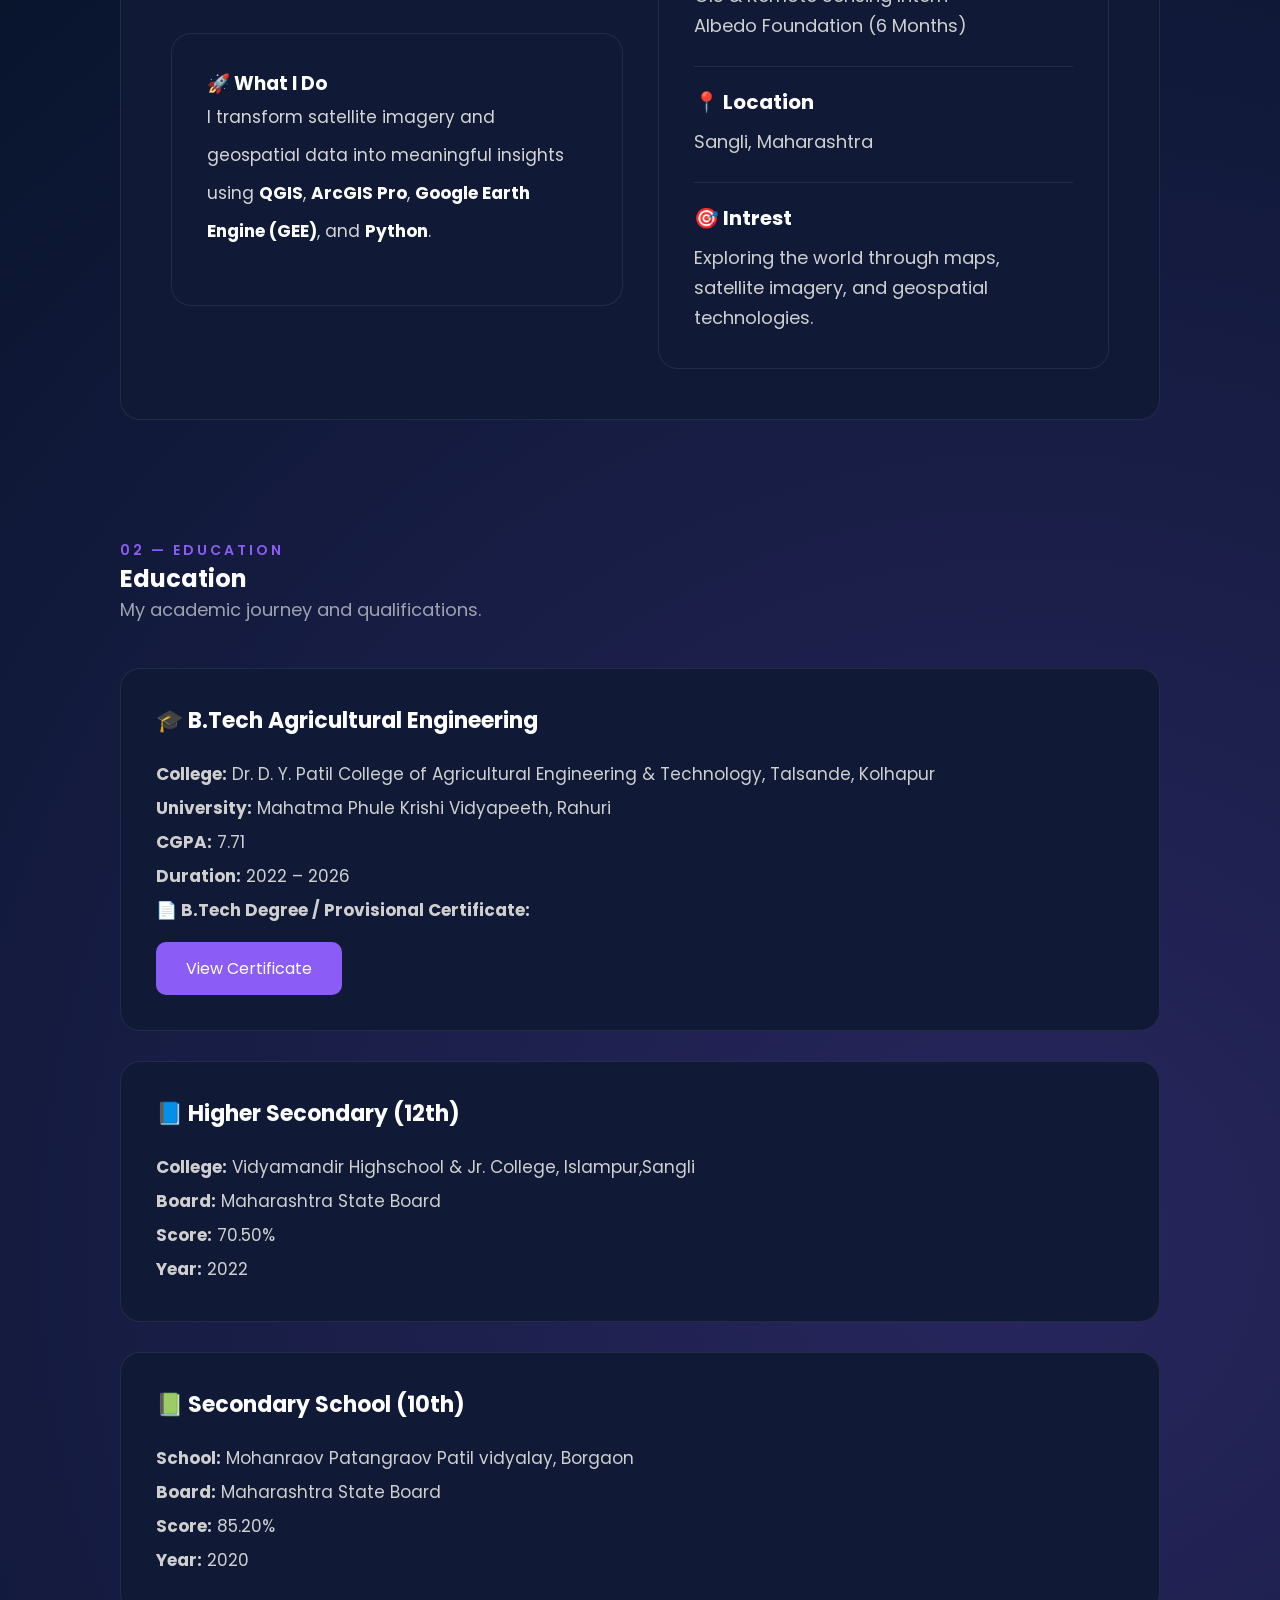
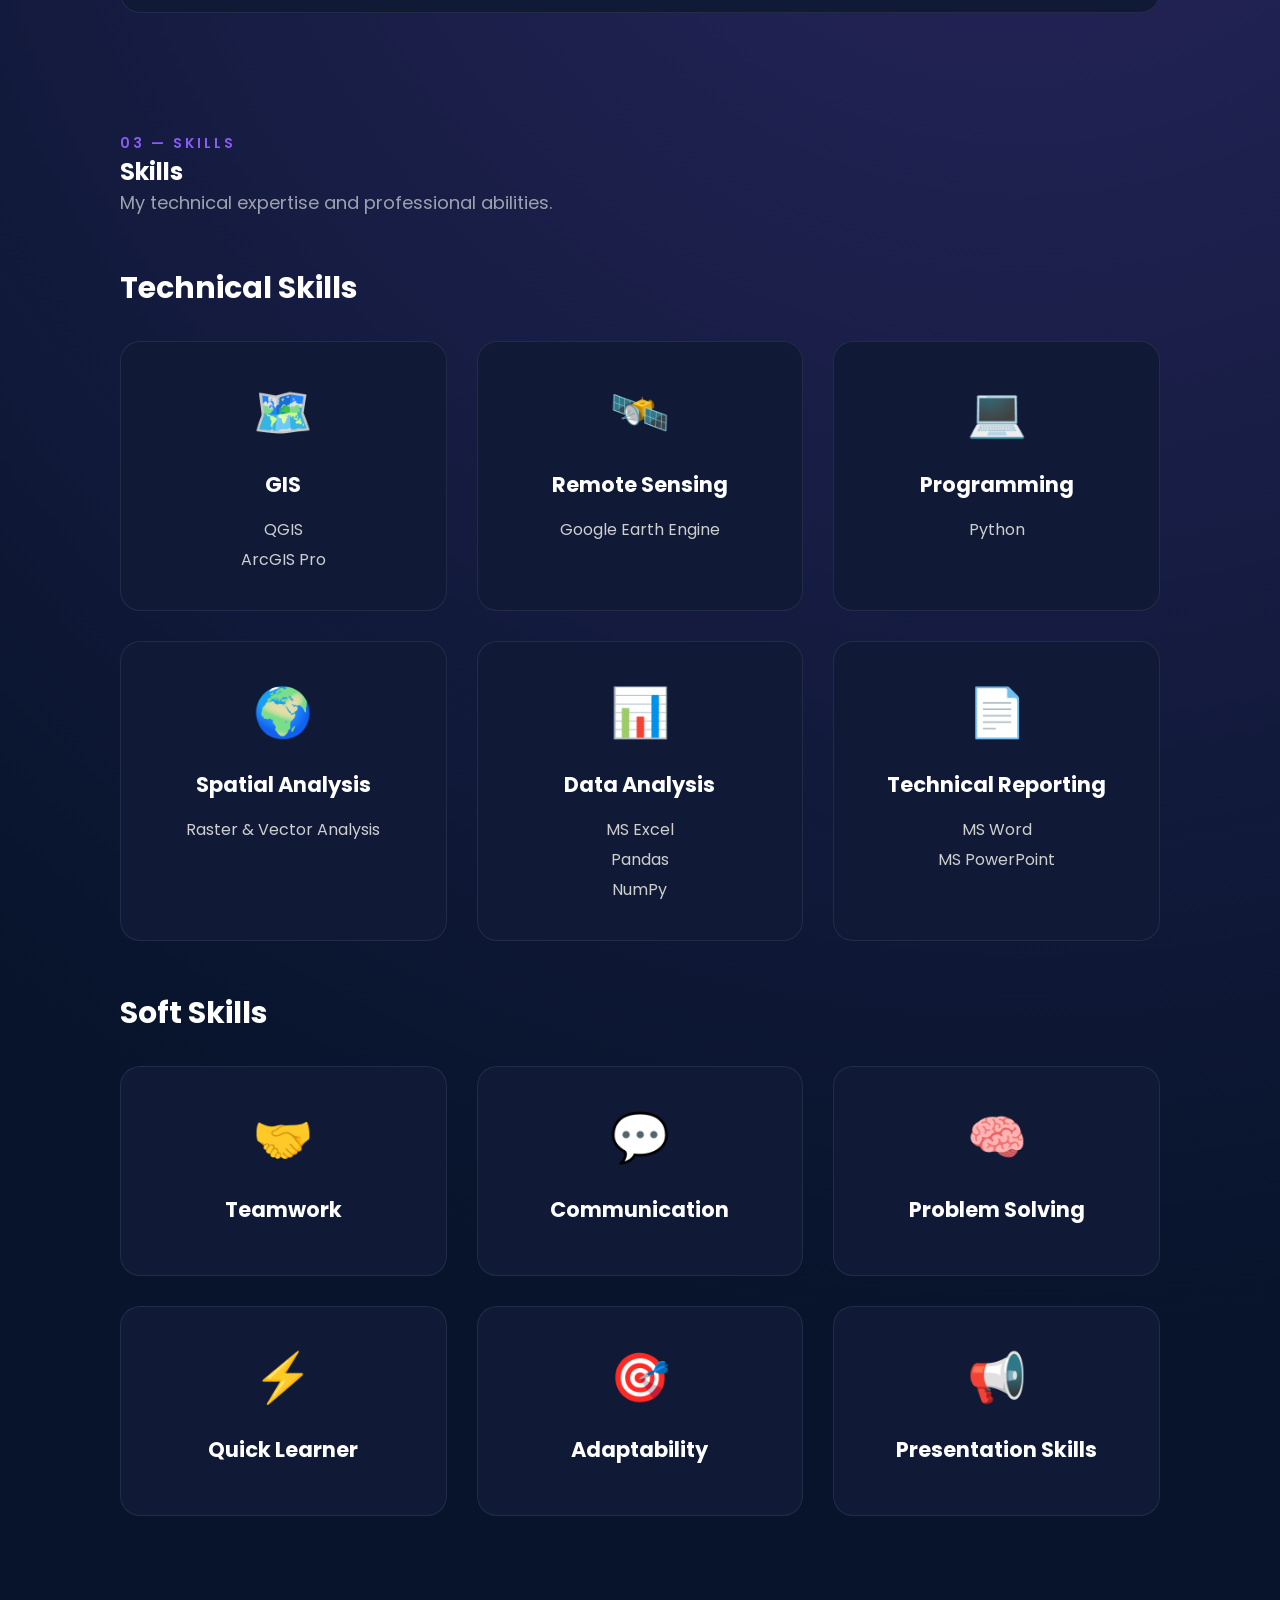
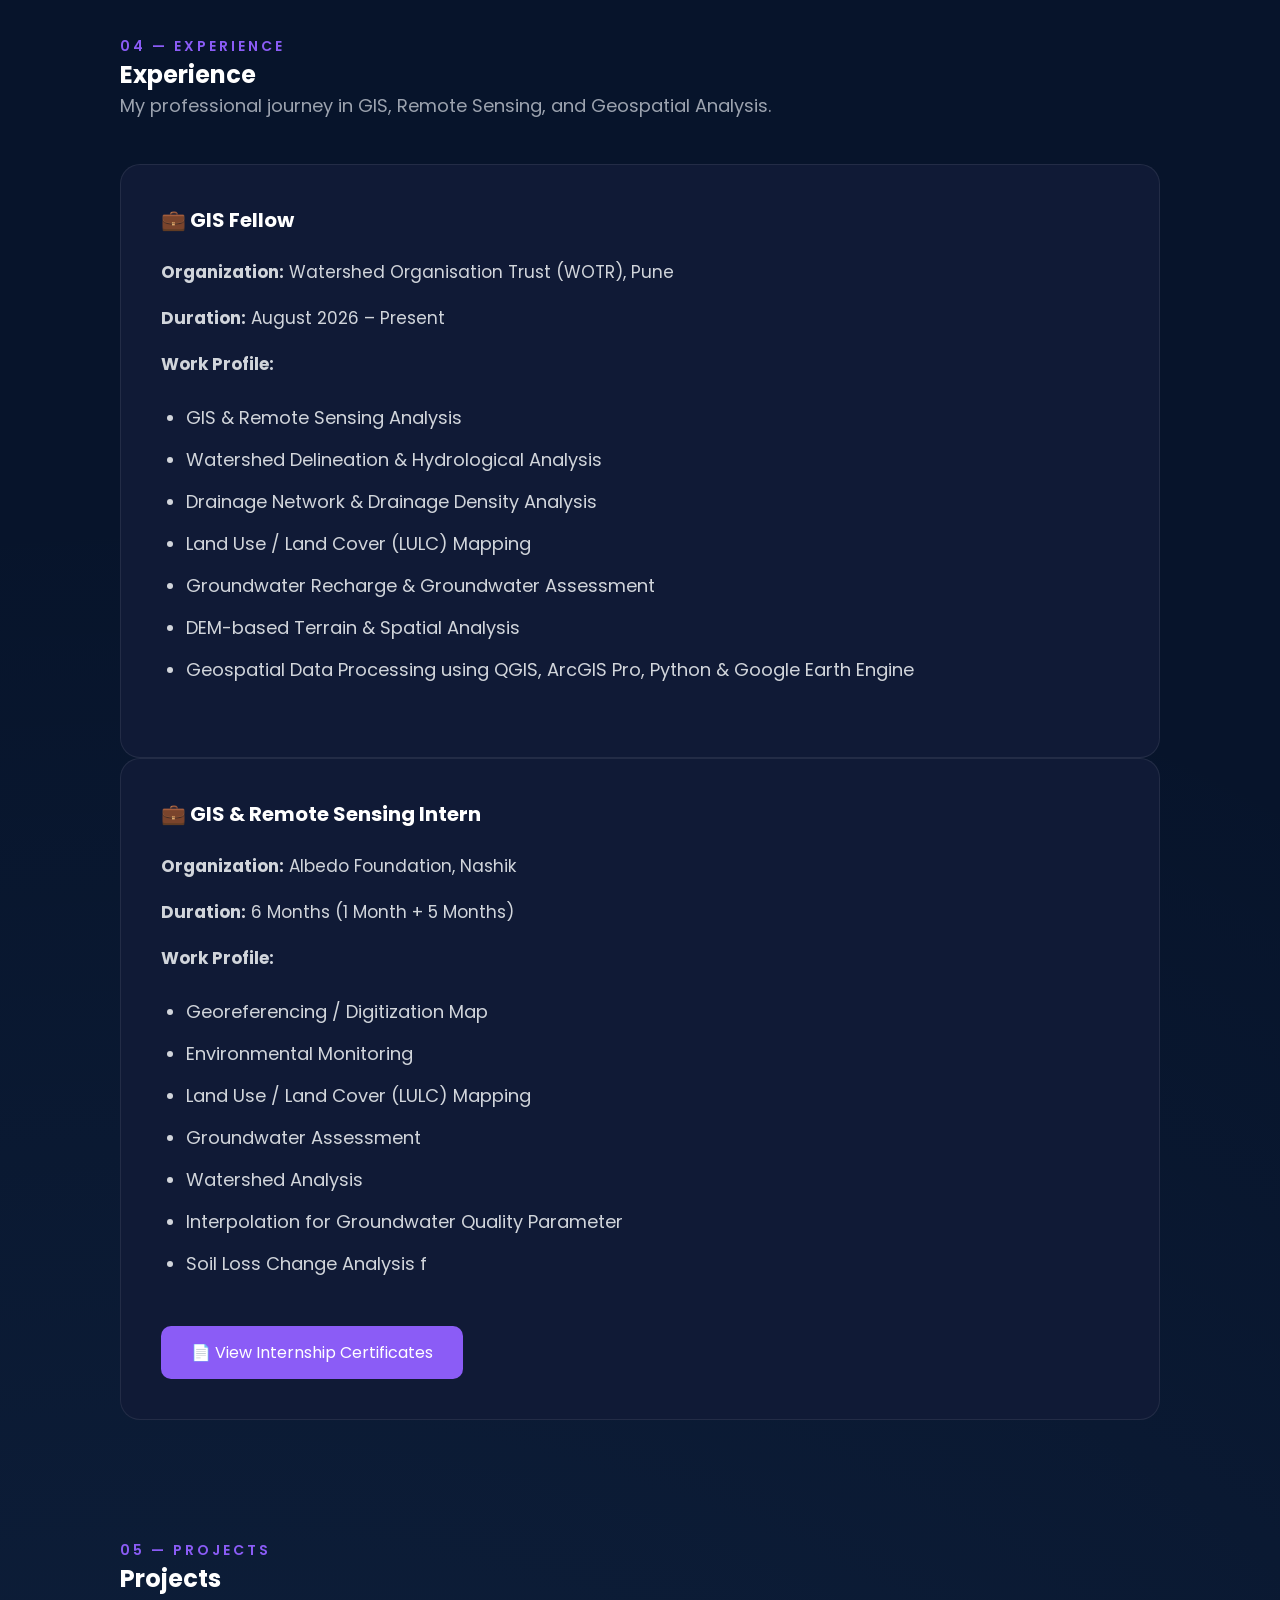
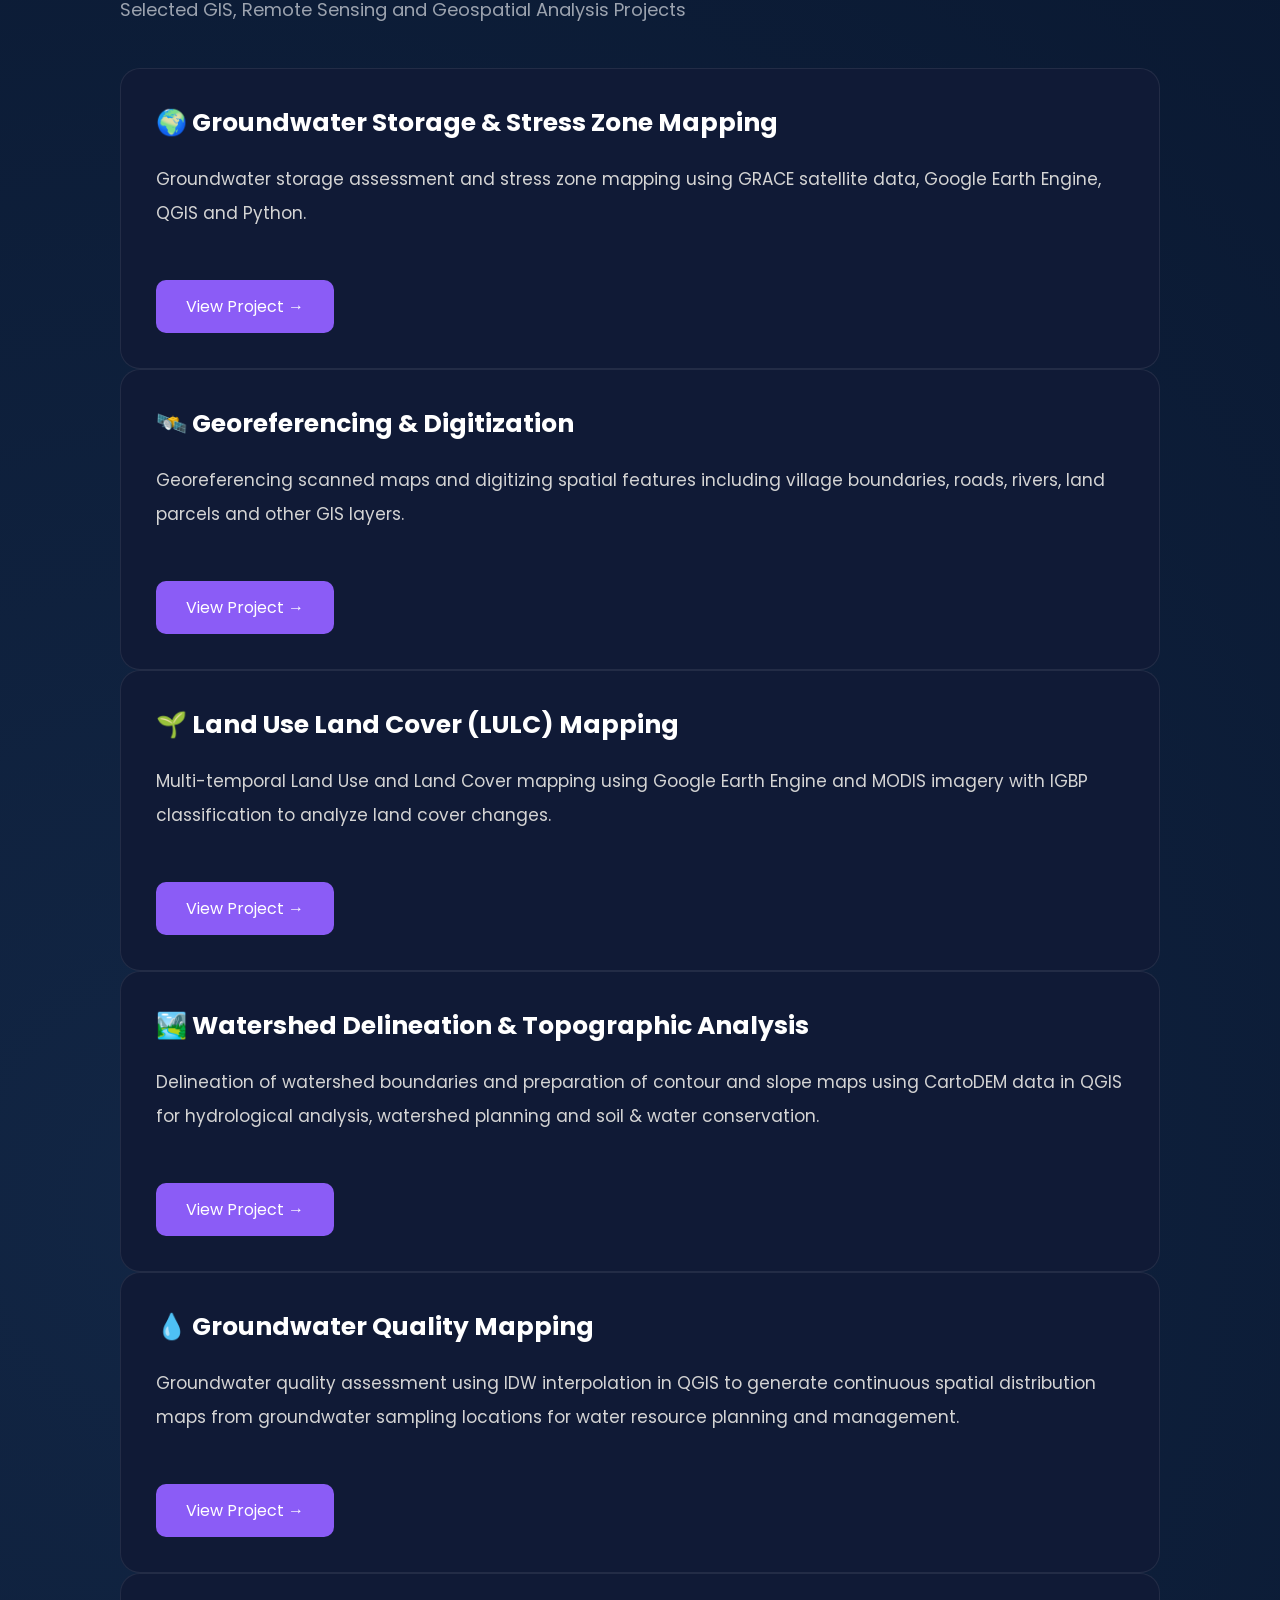
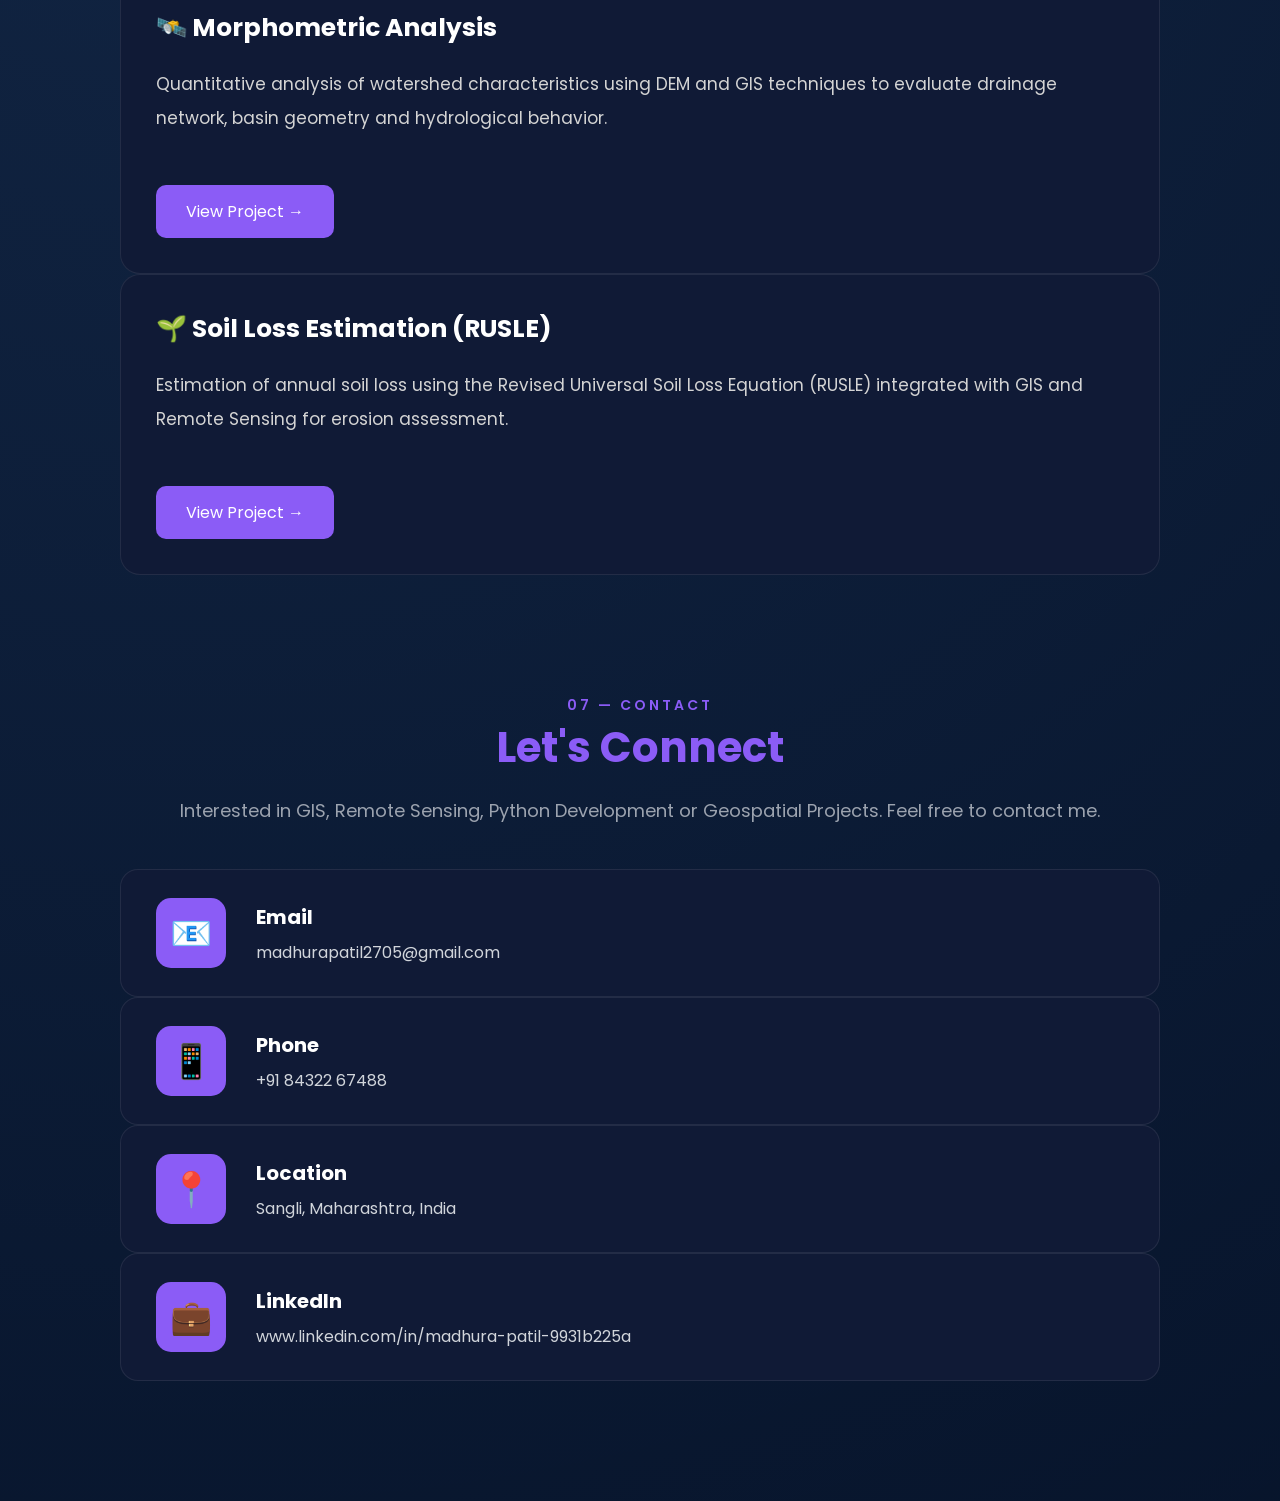
==== commit bc98bac8: "Add files via upload Added WOTR experience" ====
--- a/index.html
+++ b/index.html
@@ -358,49 +358,87 @@
 
     <div class="experience-container">
 
-        <p class="section-number">04 — EXPERIENCE</p>
-
-        <h2>Experience</h2>
-
-        <p class="section-subtitle">
+         <p class="section-number">04 — EXPERIENCE</p>
+
+             <h2>Experience</h2>
+ 
+         <p class="section-subtitle">
             My professional journey in GIS, Remote Sensing, and Geospatial Analysis.
-        </p>
-
-        <div class="experience-card">
-
-            <h3>💼 GIS & Remote Sensing Intern</h3>
-
-            <p><strong>Organization:</strong> Albedo Foundation, Nashik</p>
-
-            <p><strong>Duration:</strong> 6 Months (1 Month + 5 Months)</p>
-
-            <p><strong>Work Profile:</strong></p>
-
-            <ul>
-
-                <li>Georeferencing / Digitization Map</li>
-
-                <li>Environmental Monitoring</li>
-
-                <li>Land Use / Land Cover (LULC) Mapping</li>
-
-                <li>Groundwater Assessment</li>
-
-                <li>Watershed Analysis</li>
-
-                <li> Interpolation for Groundwater Quality Parameter</li>
-
-                <li> Soil Loss Change Analysis f</li>
-
-            </ul>
-
-            <a href="pages/internship-certificates.html" class="view-btn">
-                📄 View Internship Certificates
-            </a>
-
-        </div>
-
-    </div>
+         </p>
+    
+    <!-- WOTR Experience -->
+        
+         <div class="experience-card">
+
+              <h3>💼 GIS Fellow</h3>
+
+                 <p>
+                     <strong>Organization:</strong> Watershed Organisation Trust (WOTR), Pune
+                 </p>
+
+                 <p>
+                     <strong>Duration:</strong> August 2026 – Present
+                 </p>
+
+                 <p>
+                 <strong>Work Profile:</strong>
+                 </p>
+
+             <ul>
+        
+                 <li>GIS & Remote Sensing Analysis</li>
+        
+                 <li>Watershed Delineation & Hydrological Analysis</li>
+        
+                 <li>Drainage Network & Drainage Density Analysis</li>
+        
+                 <li>Land Use / Land Cover (LULC) Mapping</li>
+        
+                 <li>Groundwater Recharge & Groundwater Assessment</li>
+        
+                 <li>DEM-based Terrain & Spatial Analysis</li>
+        
+                 <li>Geospatial Data Processing using QGIS, ArcGIS Pro, Python & Google Earth Engine</li>
+             </ul>
+
+         </div>
+
+         
+         <div class="experience-card">
+
+             <h3>💼 GIS & Remote Sensing Intern</h3>
+
+                 <p><strong>Organization:</strong> Albedo Foundation, Nashik</p>
+
+                 <p><strong>Duration:</strong> 6 Months (1 Month + 5 Months)</p>
+
+                 <p><strong>Work Profile:</strong></p>
+
+             <ul>
+
+                 <li>Georeferencing / Digitization Map</li>
+
+                 <li>Environmental Monitoring</li>
+
+                 <li>Land Use / Land Cover (LULC) Mapping</li>
+
+                 <li>Groundwater Assessment</li>
+
+                 <li>Watershed Analysis</li>
+
+                 <li> Interpolation for Groundwater Quality Parameter</li>
+
+                 <li> Soil Loss Change Analysis f</li>
+
+             </ul>
+
+                 <a href="pages/Internship-Certificates.html" class="view-btn">
+                     📄 View Internship Certificates
+                 </a>
+
+        </div>
+    
+     </div>
 
 </section>
 
